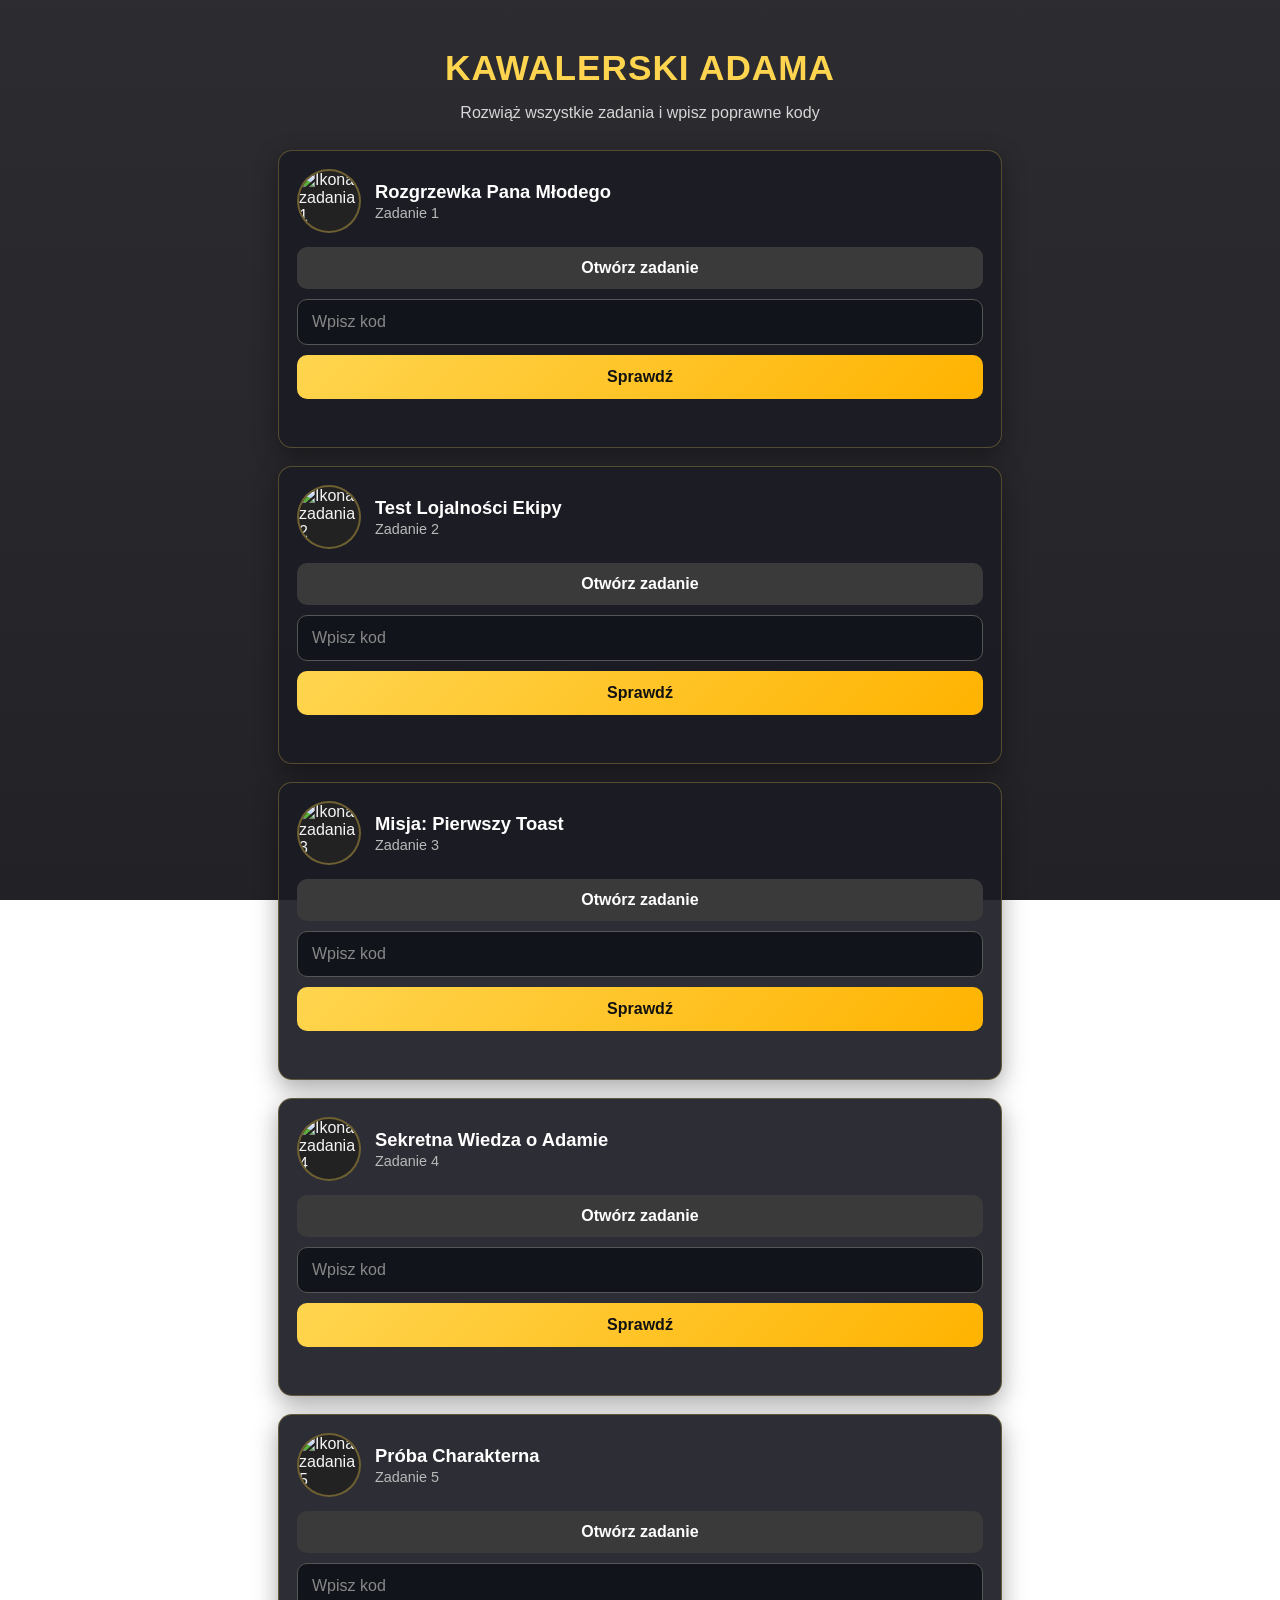
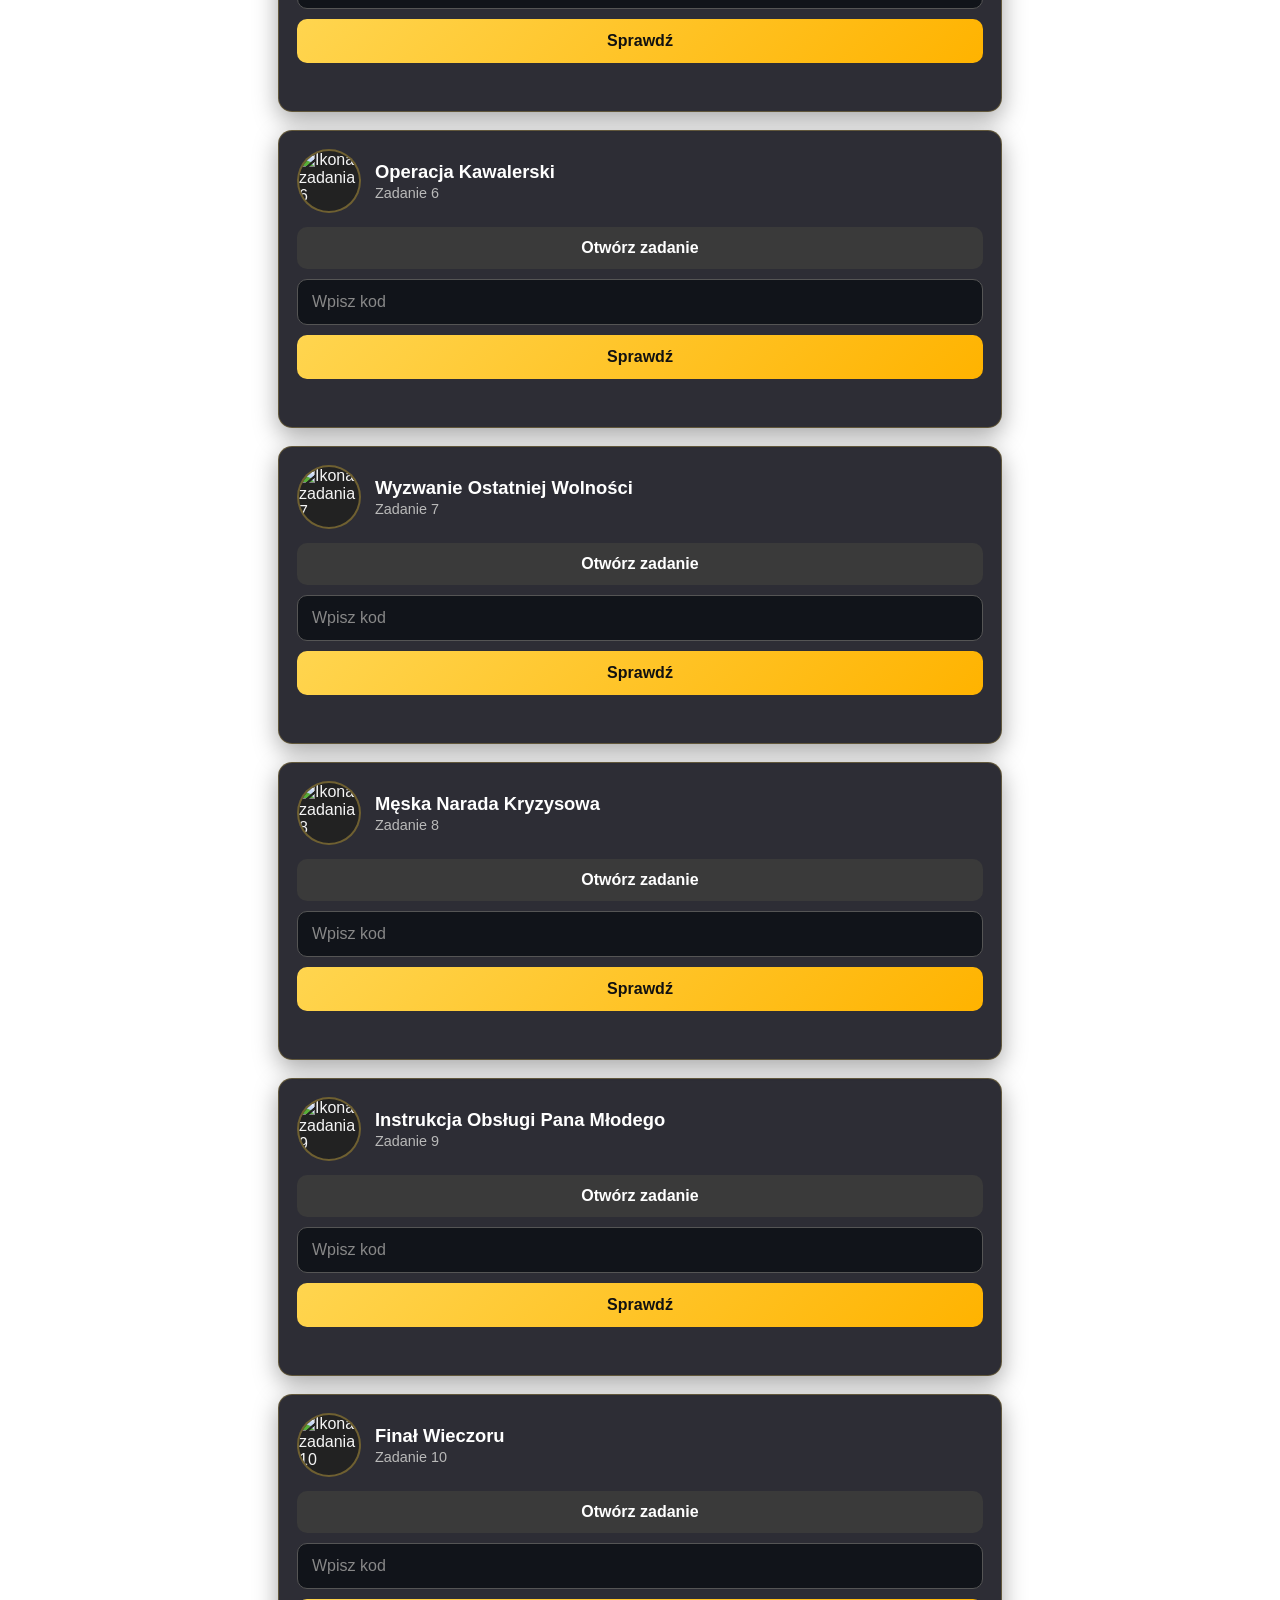
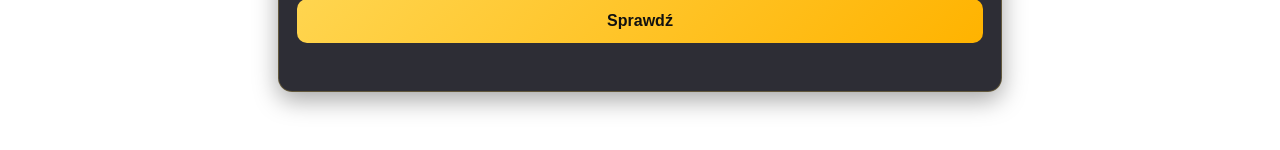
==== index.html @ e4d27f89 "Add files via upload" ====
<!DOCTYPE html>
<html lang="pl">
<head>
  <meta charset="UTF-8">
  <meta name="viewport" content="width=device-width, initial-scale=1">
  <title>Kawalerski Adama</title>
  <link rel="stylesheet" href="style.css?v=2">
</head>
<body>

  <div class="container">
    
    <h1>Kawalerski Adama</h1>
    <p class="subtitle">Rozwiąż wszystkie zadania i wpisz poprawne kody</p>

    <div id="tasks"></div>
  </div>

  <script src="script.js?v=2"></script>
</body>
</html>
---- style.css ----
* {
  box-sizing: border-box;
}

body {
  margin: 0;
  font-family: Arial, sans-serif;
  color: #f5f5f5;
  background:
    linear-gradient(rgba(15, 15, 20, 0.88), rgba(15, 15, 20, 0.92)),
    url("tlo-kawalerski.jpg");
  background-size: cover;
  background-position: center;
  background-attachment: fixed;
}

.container {
  max-width: 760px;
  margin: 0 auto;
  padding: 24px 18px 40px;
}

h1 {
  text-align: center;
  margin-bottom: 8px;
  font-size: 2.2rem;
  color: #ffd54f;
  text-transform: uppercase;
  letter-spacing: 1px;
}

.subtitle {
  text-align: center;
  margin-bottom: 28px;
  color: #d6d6d6;
  font-size: 1rem;
}

.task {
  background: rgba(28, 28, 36, 0.92);
  border: 1px solid rgba(255, 213, 79, 0.25);
  border-radius: 14px;
  padding: 18px;
  margin-bottom: 18px;
  box-shadow: 0 8px 24px rgba(0, 0, 0, 0.35);
}

.task-header {
  display: flex;
  align-items: center;
  gap: 14px;
  margin-bottom: 14px;
}

.task-number {
  min-width: 44px;
  height: 44px;
  border-radius: 50%;
  background: linear-gradient(135deg, #ffd54f, #ffb300);
  color: #111;
  display: flex;
  align-items: center;
  justify-content: center;
  font-weight: bold;
  font-size: 1rem;
}

.task-title-wrap {
  display: flex;
  flex-direction: column;
}

.task-title {
  font-size: 1.15rem;
  font-weight: bold;
  color: #ffffff;
  margin-bottom: 2px;
}

.task-label {
  font-size: 0.9rem;
  color: #b9b9b9;
}

input {
  width: 100%;
  padding: 13px 14px;
  font-size: 16px;
  margin-bottom: 10px;
  border: 1px solid #555;
  border-radius: 10px;
  background: #11141a;
  color: white;
}

input::placeholder {
  color: #888;
}

button {
  width: 100%;
  padding: 13px 14px;
  font-size: 16px;
  border: none;
  border-radius: 10px;
  background: linear-gradient(135deg, #ffd54f, #ffb300);
  color: #111;
  font-weight: bold;
  cursor: pointer;
}

button:hover {
  filter: brightness(1.05);
}

.answer {
  margin-top: 10px;
  font-weight: bold;
  min-height: 20px;
  color: #ffd54f;
}

@media (max-width: 600px) {
  .container {
    padding: 16px 12px 28px;
  }

  h1 {
    font-size: 1.75rem;
  }

  .task {
    padding: 15px;
  }

  .task-title {
    font-size: 1.02rem;
  }

  .task-label {
    font-size: 0.82rem;
  }
}
.task-header {
  display: flex;
  align-items: center;
  gap: 14px;
  margin-bottom: 14px;
}

.task-icon {
  width: 64px;
  height: 64px;
  min-width: 64px;
  border-radius: 50%;
  overflow: hidden;
  background: #222;
  border: 2px solid rgba(255, 213, 79, 0.35);
}

.task-icon img {
  width: 100%;
  height: 100%;
  object-fit: cover;
  display: block;
}
.task-link-btn {
  display: block;
  width: 100%;
  text-align: center;
  text-decoration: none;
  padding: 12px 14px;
  margin-bottom: 10px;
  border-radius: 10px;
  background: #3a3a3a;
  color: white;
  font-weight: bold;
}

.task-link-btn:hover {
  background: #505050;
}
.back-btn {
  display: block;
  width: 100%;
  text-align: center;
  text-decoration: none;
  padding: 12px 14px;
  margin-top: 20px;
  border-radius: 10px;
  background: #222;
  color: white;
  font-weight: bold;
}

.back-btn:hover {
  background: #444;
}
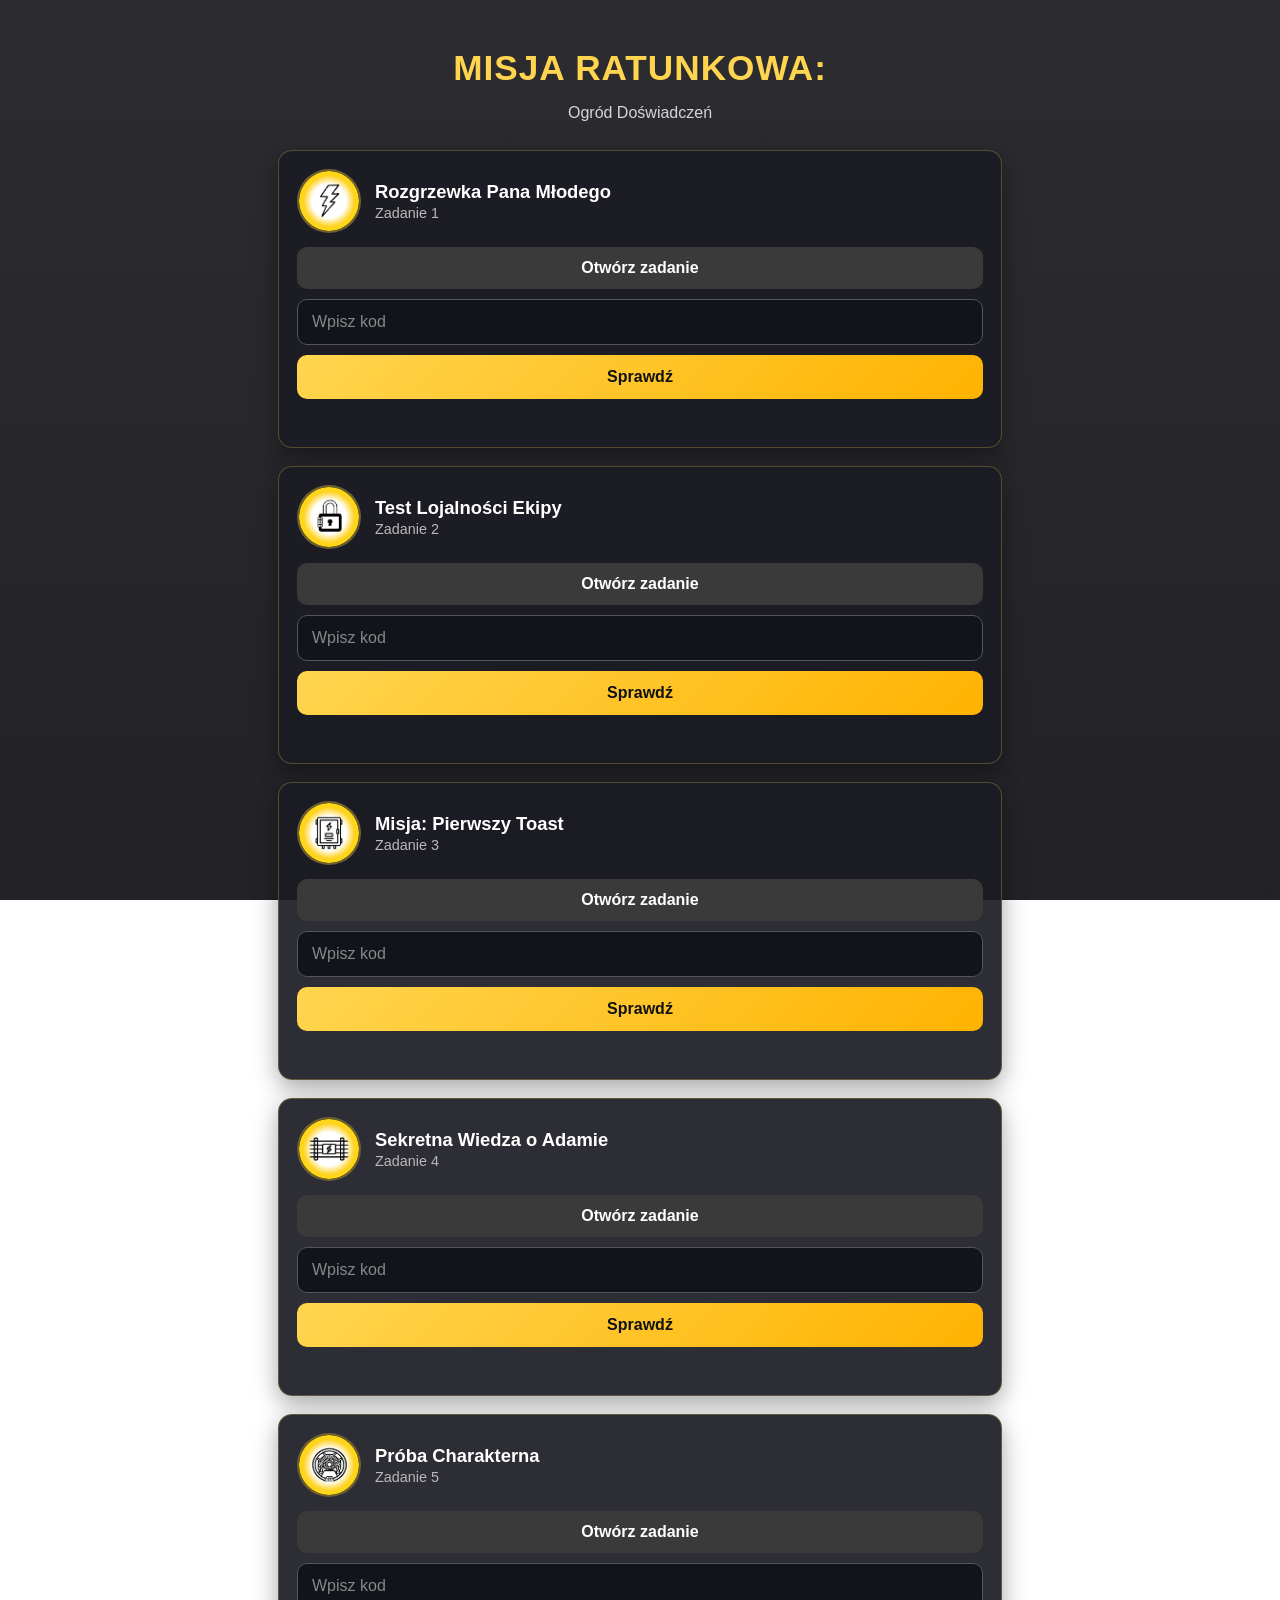
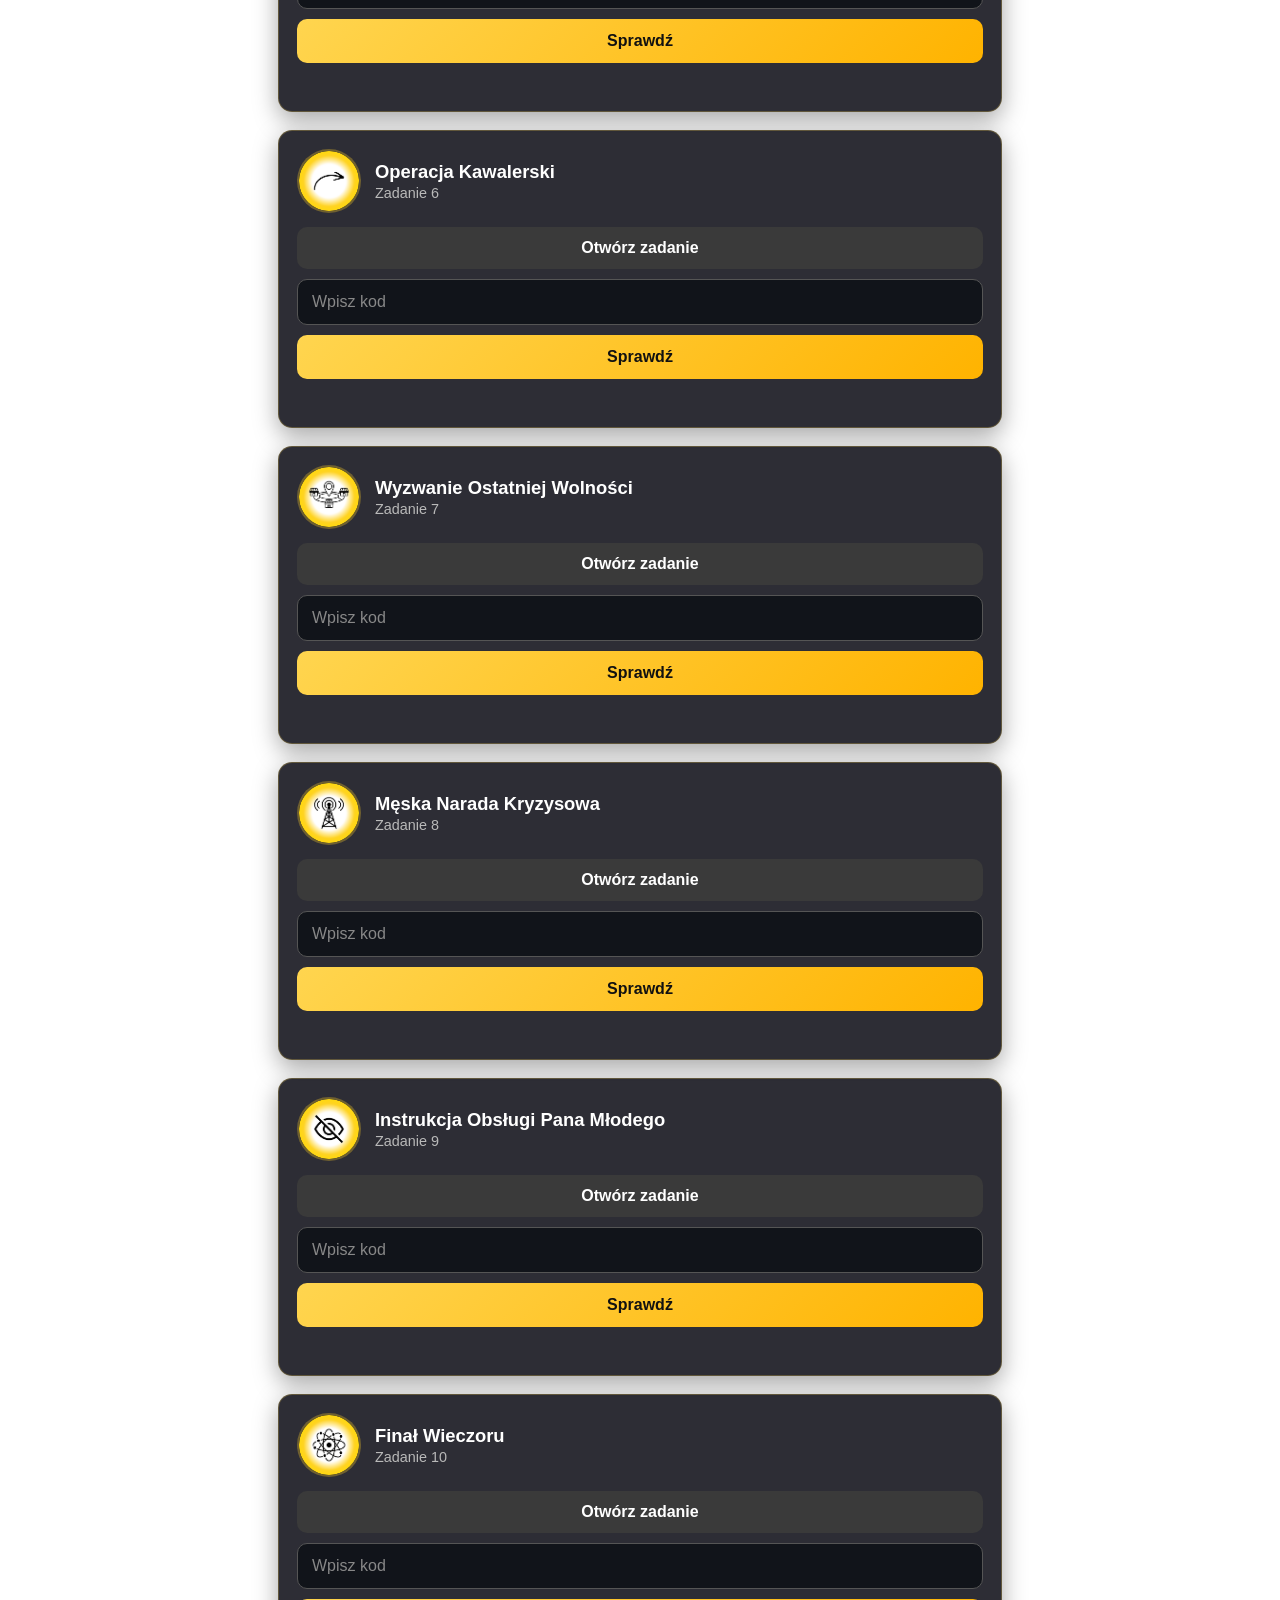
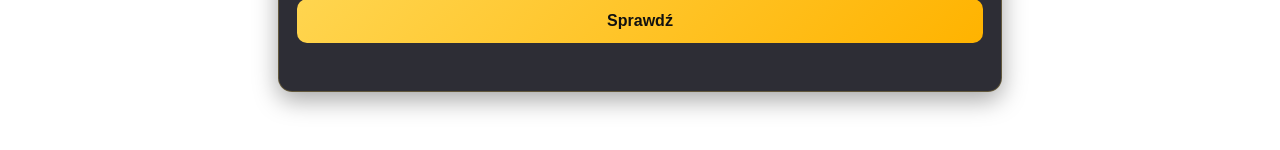
==== commit 19cf9ef0: "Update index.html" ====
--- a/index.html
+++ b/index.html
@@ -3,19 +3,19 @@
 <head>
   <meta charset="UTF-8">
   <meta name="viewport" content="width=device-width, initial-scale=1">
-  <title>Kawalerski Adama</title>
+  <title>Misja Ratunkowa: Ogród Doświadczeń</title>
   <link rel="stylesheet" href="style.css?v=2">
 </head>
 <body>
 
   <div class="container">
     
-    <h1>Kawalerski Adama</h1>
-    <p class="subtitle">Rozwiąż wszystkie zadania i wpisz poprawne kody</p>
+    <h1>Misja Ratunkowa:</h1>
+    <p class="subtitle">Ogród Doświadczeń</p>
 
     <div id="tasks"></div>
   </div>
 
   <script src="script.js?v=2"></script>
 </body>
-</html>+</html>
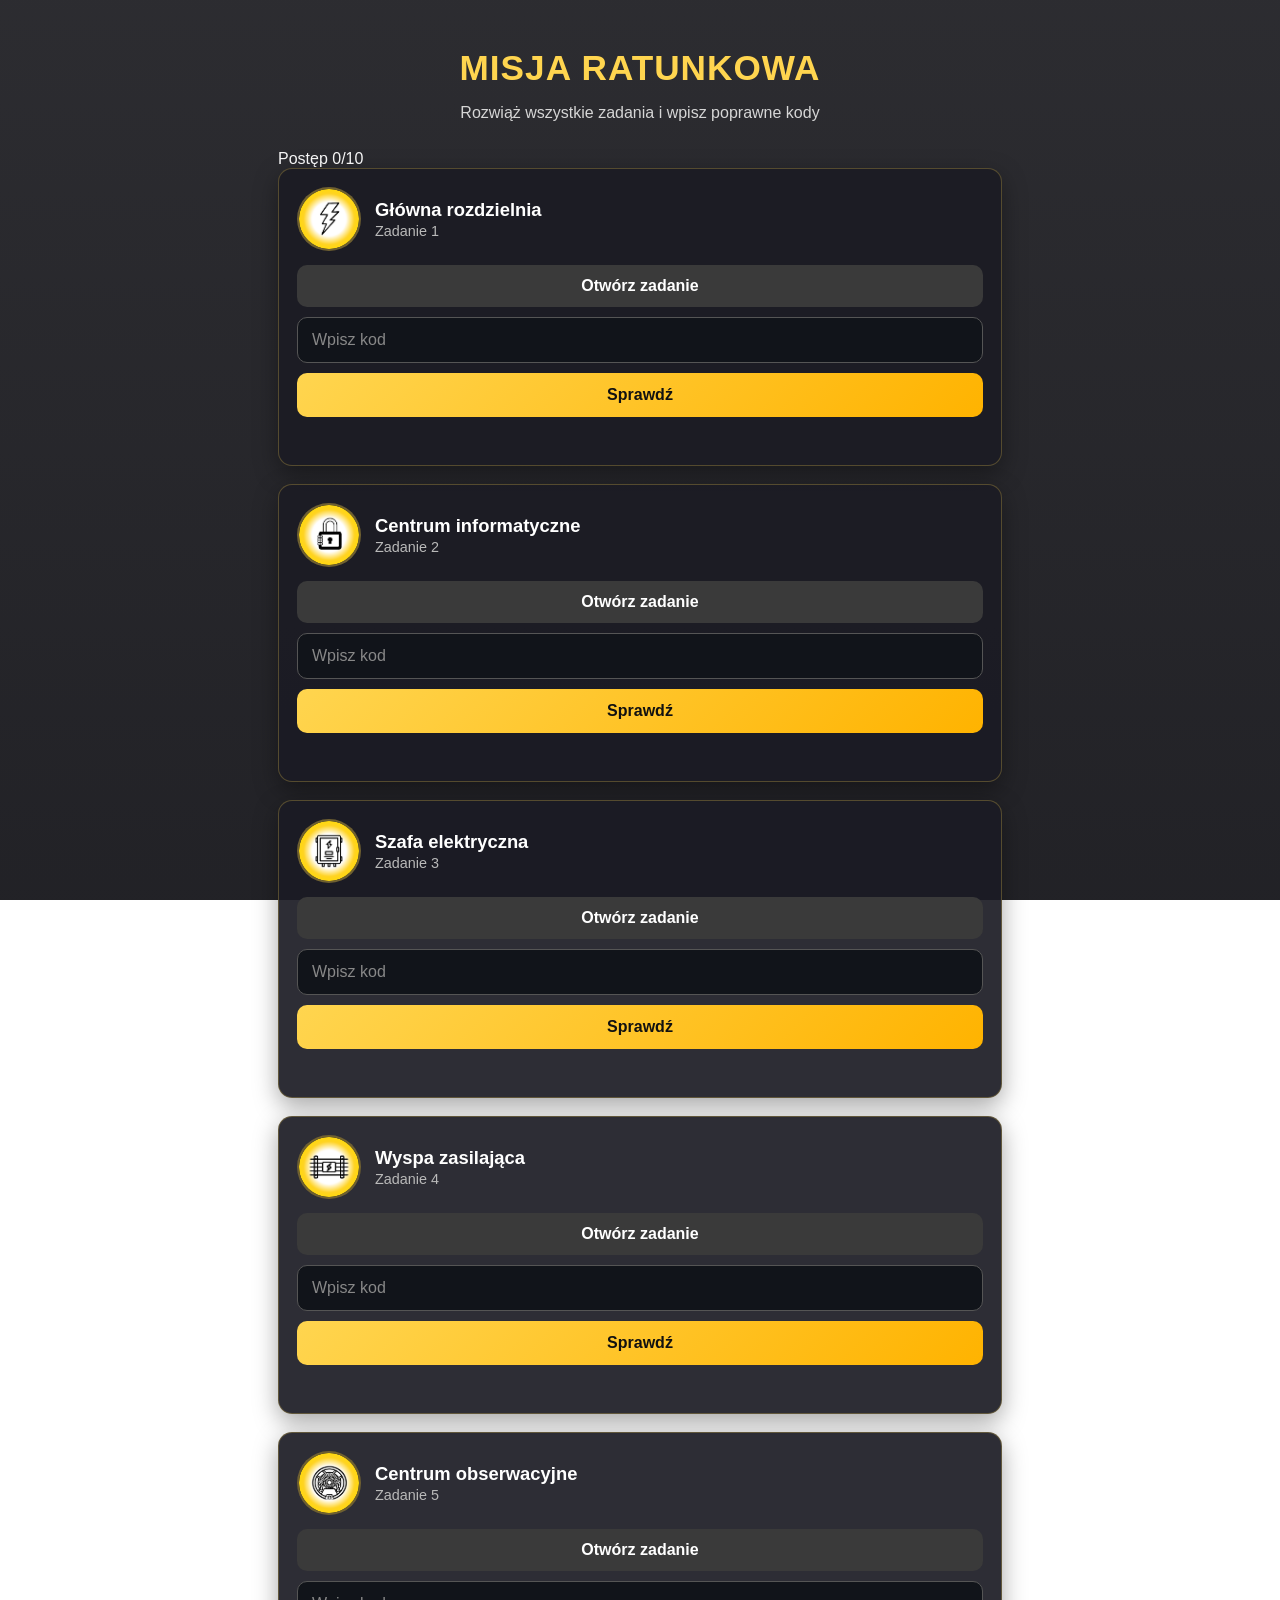
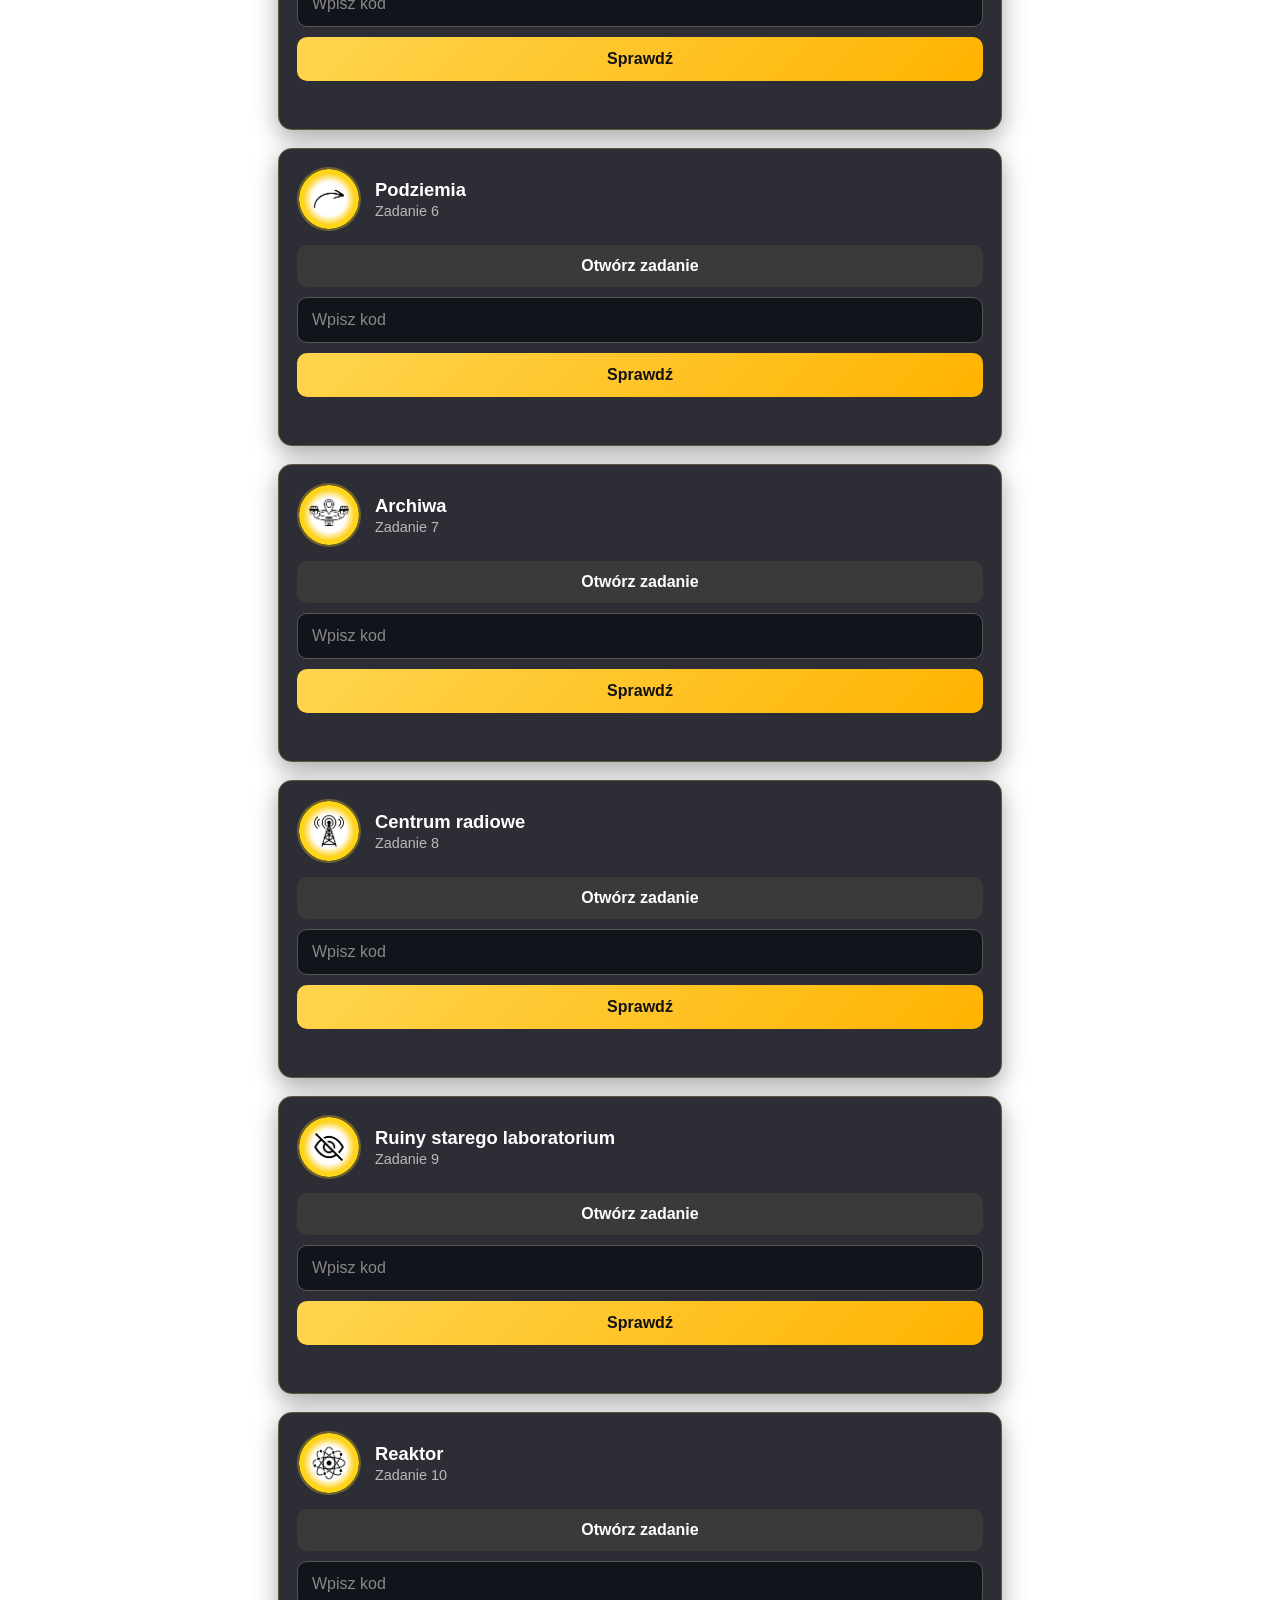
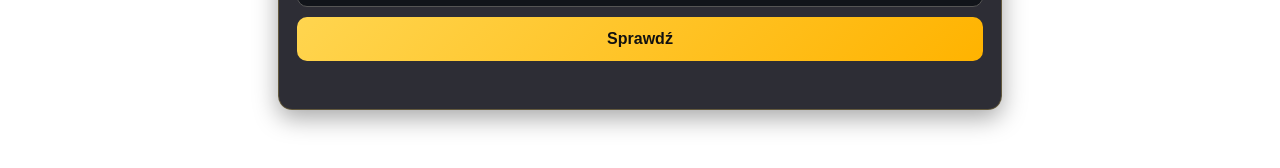
==== commit f0dee75c: "Update index.html" ====
--- a/index.html
+++ b/index.html
@@ -3,19 +3,28 @@
 <head>
   <meta charset="UTF-8">
   <meta name="viewport" content="width=device-width, initial-scale=1">
-  <title>Misja Ratunkowa: Ogród Doświadczeń</title>
-  <link rel="stylesheet" href="style.css?v=2">
+  <title>Misja Ratunkowa</title>
+  <link rel="stylesheet" href="style.css?v=5">
 </head>
 <body>
 
   <div class="container">
-    
-    <h1>Misja Ratunkowa:</h1>
-    <p class="subtitle">Ogród Doświadczeń</p>
+    <h1>Misja Ratunkowa</h1>
+    <p class="subtitle">Rozwiąż wszystkie zadania i wpisz poprawne kody</p>
+
+    <div class="progress-wrapper">
+      <div class="progress-top">
+        <span>Postęp</span>
+        <span><span id="progressText">0</span>/10</span>
+      </div>
+      <div class="progress-bar">
+        <div id="progressFill" class="progress-fill"></div>
+      </div>
+    </div>
 
     <div id="tasks"></div>
   </div>
 
-  <script src="script.js?v=2"></script>
+  <script src="script.js?v=5"></script>
 </body>
 </html>
